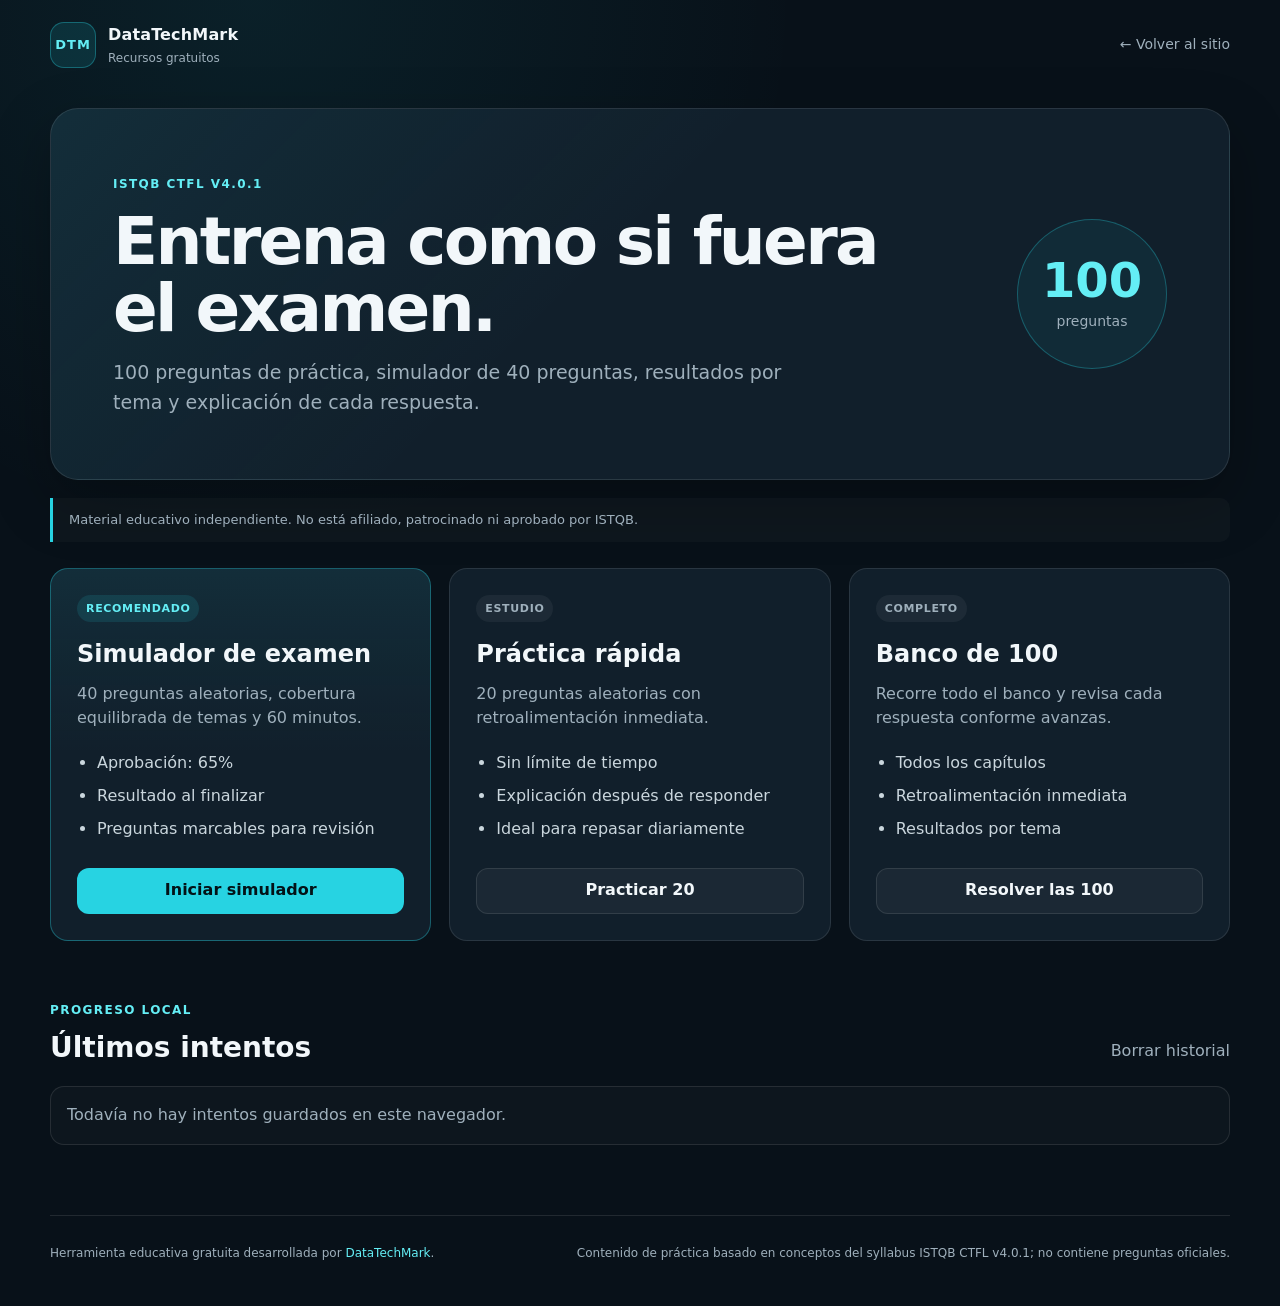
==== index.html @ 45233c53 "Primera version del simulador ISTQB" ====
<!doctype html>
<html lang="es">
<head>
  <meta charset="utf-8">
  <meta name="viewport" content="width=device-width, initial-scale=1">
  <meta name="description" content="Simulador gratuito ISTQB CTFL v4.0.1 con 100 preguntas de práctica.">
  <title>ISTQB CTFL Trainer | DataTechMark</title>
  <link rel="stylesheet" href="styles.css">
</head>
<body>
  <header class="topbar">
    <a class="brand" href="https://datatechmark.com/" aria-label="Volver a DataTechMark">
      <span class="brand-mark">DTM</span>
      <span>
        <strong>DataTechMark</strong>
        <small>Recursos gratuitos</small>
      </span>
    </a>
    <a class="back-link" href="https://datatechmark.com/">← Volver al sitio</a>
  </header>

  <main class="app-shell">
    <section id="homeView" class="view">
      <div class="hero">
        <div>
          <span class="eyebrow">ISTQB CTFL v4.0.1</span>
          <h1>Entrena como si fuera el examen.</h1>
          <p>100 preguntas de práctica, simulador de 40 preguntas, resultados por tema y explicación de cada respuesta.</p>
        </div>
        <div class="hero-stat" aria-label="Banco de preguntas">
          <strong>100</strong>
          <span>preguntas</span>
        </div>
      </div>

      <div class="notice">
        Material educativo independiente. No está afiliado, patrocinado ni aprobado por ISTQB.
      </div>

      <section class="mode-grid" aria-label="Modos de estudio">
        <article class="mode-card featured">
          <span class="mode-tag">Recomendado</span>
          <h2>Simulador de examen</h2>
          <p>40 preguntas aleatorias, cobertura equilibrada de temas y 60 minutos.</p>
          <ul>
            <li>Aprobación: 65%</li>
            <li>Resultado al finalizar</li>
            <li>Preguntas marcables para revisión</li>
          </ul>
          <button class="primary-btn" data-start="exam">Iniciar simulador</button>
        </article>

        <article class="mode-card">
          <span class="mode-tag muted">Estudio</span>
          <h2>Práctica rápida</h2>
          <p>20 preguntas aleatorias con retroalimentación inmediata.</p>
          <ul>
            <li>Sin límite de tiempo</li>
            <li>Explicación después de responder</li>
            <li>Ideal para repasar diariamente</li>
          </ul>
          <button class="secondary-btn" data-start="practice">Practicar 20</button>
        </article>

        <article class="mode-card">
          <span class="mode-tag muted">Completo</span>
          <h2>Banco de 100</h2>
          <p>Recorre todo el banco y revisa cada respuesta conforme avanzas.</p>
          <ul>
            <li>Todos los capítulos</li>
            <li>Retroalimentación inmediata</li>
            <li>Resultados por tema</li>
          </ul>
          <button class="secondary-btn" data-start="bank">Resolver las 100</button>
        </article>
      </section>

      <section class="history-panel">
        <div class="section-heading">
          <div>
            <span class="eyebrow">Progreso local</span>
            <h2>Últimos intentos</h2>
          </div>
          <button id="clearHistoryBtn" class="text-btn" type="button">Borrar historial</button>
        </div>
        <div id="historyList" class="history-list" aria-live="polite"></div>
      </section>
    </section>

    <section id="quizView" class="view hidden" aria-live="polite">
      <div class="quiz-toolbar">
        <div>
          <span id="modeLabel" class="eyebrow"></span>
          <strong id="questionCounter">Pregunta 1 de 40</strong>
        </div>
        <div class="toolbar-actions">
          <div id="timerBox" class="timer hidden">
            <span>Tiempo</span>
            <strong id="timer">60:00</strong>
          </div>
          <button id="exitBtn" class="ghost-btn" type="button">Salir</button>
        </div>
      </div>

      <div class="progress-track" aria-hidden="true">
        <div id="progressBar" class="progress-bar"></div>
      </div>

      <div class="quiz-layout">
        <aside class="question-nav" aria-label="Navegación de preguntas">
          <div class="nav-header">
            <strong>Preguntas</strong>
            <span><i class="legend answered"></i> Respondida</span>
            <span><i class="legend flagged"></i> Revisar</span>
          </div>
          <div id="questionGrid" class="question-grid"></div>
        </aside>

        <article class="question-card">
          <div class="question-meta">
            <span id="categoryBadge" class="category-badge"></span>
            <button id="flagBtn" class="flag-btn" type="button" aria-pressed="false">☆ Marcar para revisar</button>
          </div>
          <h2 id="questionText"></h2>
          <form id="answerForm" class="answers" aria-label="Opciones de respuesta"></form>

          <div id="feedbackBox" class="feedback hidden" aria-live="polite"></div>

          <div class="question-actions">
            <button id="prevBtn" class="secondary-btn" type="button">← Anterior</button>
            <div class="right-actions">
              <button id="checkBtn" class="primary-btn hidden" type="button">Comprobar</button>
              <button id="nextBtn" class="primary-btn" type="button">Siguiente →</button>
              <button id="finishBtn" class="danger-btn hidden" type="button">Finalizar</button>
            </div>
          </div>
        </article>
      </div>
    </section>

    <section id="resultsView" class="view hidden">
      <div class="results-hero">
        <span class="eyebrow">Resultado</span>
        <h1 id="resultTitle">Simulador finalizado</h1>
        <div class="score-ring" id="scoreRing">
          <strong id="scorePercent">0%</strong>
          <span id="scoreFraction">0 / 40</span>
        </div>
        <p id="resultMessage"></p>
        <div class="result-actions">
          <button id="retryBtn" class="primary-btn" type="button">Nuevo intento</button>
          <button id="homeBtn" class="secondary-btn" type="button">Volver al inicio</button>
        </div>
      </div>

      <section class="results-grid">
        <article class="result-panel">
          <div class="section-heading compact">
            <div>
              <span class="eyebrow">Desempeño</span>
              <h2>Resultados por tema</h2>
            </div>
          </div>
          <div id="categoryResults" class="category-results"></div>
        </article>

        <article class="result-panel">
          <div class="section-heading compact">
            <div>
              <span class="eyebrow">Repaso</span>
              <h2>Preguntas a revisar</h2>
            </div>
            <select id="reviewFilter" aria-label="Filtrar revisión">
              <option value="wrong">Solo incorrectas</option>
              <option value="flagged">Marcadas</option>
              <option value="all">Todas</option>
            </select>
          </div>
          <div id="reviewList" class="review-list"></div>
        </article>
      </section>
    </section>
  </main>

  <footer class="footer">
    <p>Herramienta educativa gratuita desarrollada por <a href="https://datatechmark.com/">DataTechMark</a>.</p>
    <p>Contenido de práctica basado en conceptos del syllabus ISTQB CTFL v4.0.1; no contiene preguntas oficiales.</p>
  </footer>

  <script src="questions.js"></script>
  <script src="app.js"></script>
</body>
</html>
---- styles.css ----
:root {
  --bg: #081119;
  --bg-soft: #0d1822;
  --panel: #111f2b;
  --panel-2: #162735;
  --line: rgba(255,255,255,.10);
  --text: #f2f7fa;
  --muted: #9fb0bc;
  --accent: #27d3e2;
  --accent-2: #64eef5;
  --accent-soft: rgba(39,211,226,.12);
  --ok: #3ddc97;
  --bad: #ff6b78;
  --warn: #ffc857;
  --radius: 18px;
  --shadow: 0 22px 60px rgba(0,0,0,.28);
}

* { box-sizing: border-box; }

html { scroll-behavior: smooth; }

body {
  margin: 0;
  min-width: 320px;
  font-family: Inter, ui-sans-serif, system-ui, -apple-system, BlinkMacSystemFont, "Segoe UI", sans-serif;
  background:
    radial-gradient(circle at 20% 0%, rgba(39,211,226,.08), transparent 34rem),
    var(--bg);
  color: var(--text);
  line-height: 1.55;
}

button, input, select { font: inherit; }
button, a, input, select { -webkit-tap-highlight-color: transparent; }

button:focus-visible, a:focus-visible, input:focus-visible, select:focus-visible {
  outline: 3px solid rgba(39,211,226,.45);
  outline-offset: 3px;
}

a { color: inherit; }

.topbar {
  width: min(1180px, calc(100% - 32px));
  margin: 0 auto;
  padding: 22px 0;
  display: flex;
  align-items: center;
  justify-content: space-between;
  gap: 18px;
}

.brand {
  display: inline-flex;
  align-items: center;
  gap: 12px;
  color: var(--text);
  text-decoration: none;
}

.brand-mark {
  width: 46px;
  height: 46px;
  display: grid;
  place-items: center;
  border: 1px solid rgba(39,211,226,.34);
  border-radius: 14px;
  background: var(--accent-soft);
  color: var(--accent-2);
  font-size: 13px;
  font-weight: 900;
  letter-spacing: .08em;
}

.brand strong, .brand small { display: block; }
.brand strong { letter-spacing: .01em; }
.brand small { color: var(--muted); font-size: 12px; margin-top: 1px; }

.back-link {
  color: var(--muted);
  text-decoration: none;
  font-size: 14px;
}
.back-link:hover { color: var(--accent-2); }

.app-shell {
  width: min(1180px, calc(100% - 32px));
  margin: 18px auto 70px;
}

.hidden { display: none !important; }

.hero {
  min-height: 280px;
  display: grid;
  grid-template-columns: 1fr auto;
  align-items: center;
  gap: 36px;
  padding: clamp(28px, 5vw, 62px);
  border: 1px solid var(--line);
  border-radius: 28px;
  background:
    linear-gradient(135deg, rgba(39,211,226,.08), transparent 46%),
    var(--panel);
  box-shadow: var(--shadow);
}

.eyebrow {
  display: inline-block;
  color: var(--accent-2);
  font-size: 12px;
  font-weight: 800;
  letter-spacing: .12em;
  text-transform: uppercase;
}

.hero h1, .results-hero h1 {
  margin: 12px 0 16px;
  font-size: clamp(36px, 6vw, 66px);
  line-height: 1.02;
  letter-spacing: -.04em;
  max-width: 780px;
}

.hero p {
  margin: 0;
  max-width: 700px;
  color: var(--muted);
  font-size: clamp(16px, 2vw, 19px);
}

.hero-stat {
  width: 150px;
  height: 150px;
  border-radius: 50%;
  display: grid;
  place-content: center;
  text-align: center;
  border: 1px solid rgba(39,211,226,.3);
  background: rgba(39,211,226,.07);
}
.hero-stat strong { font-size: 48px; line-height: 1; color: var(--accent-2); }
.hero-stat span { color: var(--muted); font-size: 14px; margin-top: 7px; }

.notice {
  margin: 18px 0 0;
  padding: 12px 16px;
  border-left: 3px solid var(--accent);
  color: var(--muted);
  background: rgba(255,255,255,.025);
  border-radius: 0 10px 10px 0;
  font-size: 13px;
}

.mode-grid {
  display: grid;
  grid-template-columns: repeat(3, 1fr);
  gap: 18px;
  margin-top: 26px;
}

.mode-card {
  position: relative;
  display: flex;
  flex-direction: column;
  min-height: 360px;
  padding: 26px;
  border: 1px solid var(--line);
  border-radius: var(--radius);
  background: var(--panel);
}
.mode-card.featured {
  border-color: rgba(39,211,226,.35);
  background:
    linear-gradient(180deg, rgba(39,211,226,.08), transparent 50%),
    var(--panel);
}
.mode-card h2 { margin: 14px 0 8px; font-size: 24px; }
.mode-card p { color: var(--muted); margin: 0; }
.mode-card ul {
  margin: 20px 0 26px;
  padding-left: 20px;
  color: #cad6dd;
}
.mode-card li + li { margin-top: 8px; }
.mode-card button { margin-top: auto; width: 100%; }

.mode-tag {
  align-self: flex-start;
  padding: 5px 9px;
  border-radius: 999px;
  background: var(--accent-soft);
  color: var(--accent-2);
  font-size: 11px;
  font-weight: 800;
  letter-spacing: .06em;
  text-transform: uppercase;
}
.mode-tag.muted { background: rgba(255,255,255,.05); color: var(--muted); }

.primary-btn, .secondary-btn, .ghost-btn, .danger-btn, .text-btn, .flag-btn {
  border: 0;
  border-radius: 12px;
  min-height: 46px;
  padding: 0 18px;
  cursor: pointer;
  transition: transform .15s ease, background .15s ease, border-color .15s ease, opacity .15s ease;
}

.primary-btn {
  background: var(--accent);
  color: #031217;
  font-weight: 850;
}
.secondary-btn {
  border: 1px solid var(--line);
  background: rgba(255,255,255,.045);
  color: var(--text);
  font-weight: 750;
}
.ghost-btn {
  border: 1px solid var(--line);
  background: transparent;
  color: var(--muted);
}
.danger-btn {
  background: var(--bad);
  color: #220409;
  font-weight: 850;
}
.text-btn {
  min-height: auto;
  padding: 6px 0;
  background: transparent;
  color: var(--muted);
}
.flag-btn {
  min-height: 38px;
  padding: 0 12px;
  border: 1px solid var(--line);
  background: transparent;
  color: var(--muted);
  font-size: 13px;
}
.flag-btn.active {
  color: var(--warn);
  border-color: rgba(255,200,87,.45);
  background: rgba(255,200,87,.08);
}

.primary-btn:hover, .secondary-btn:hover, .ghost-btn:hover, .danger-btn:hover, .flag-btn:hover {
  transform: translateY(-1px);
}
button:disabled { opacity: .4; cursor: not-allowed; transform: none !important; }

.history-panel { margin-top: 56px; }
.section-heading {
  display: flex;
  align-items: end;
  justify-content: space-between;
  gap: 20px;
  margin-bottom: 16px;
}
.section-heading h2 { margin: 5px 0 0; font-size: 28px; }
.section-heading.compact h2 { font-size: 22px; }

.history-list {
  display: grid;
  grid-template-columns: repeat(4, 1fr);
  gap: 12px;
}
.history-item, .history-empty {
  padding: 16px;
  border: 1px solid var(--line);
  border-radius: 14px;
  background: rgba(255,255,255,.025);
}
.history-item strong { display: block; font-size: 22px; }
.history-item span { display: block; color: var(--muted); font-size: 12px; margin-top: 4px; }
.history-empty { grid-column: 1 / -1; color: var(--muted); }

.quiz-toolbar {
  display: flex;
  align-items: center;
  justify-content: space-between;
  gap: 18px;
  margin-bottom: 12px;
}
.quiz-toolbar strong { display: block; margin-top: 5px; font-size: 20px; }
.toolbar-actions { display: flex; align-items: center; gap: 10px; }

.timer {
  min-width: 92px;
  padding: 8px 12px;
  border: 1px solid var(--line);
  border-radius: 12px;
  text-align: center;
  background: var(--panel);
}
.timer span { display: block; color: var(--muted); font-size: 11px; }
.timer strong { margin: 0; font-variant-numeric: tabular-nums; }
.timer.urgent { border-color: rgba(255,107,120,.55); color: var(--bad); }

.progress-track {
  height: 5px;
  overflow: hidden;
  border-radius: 99px;
  background: rgba(255,255,255,.08);
  margin-bottom: 20px;
}
.progress-bar {
  height: 100%;
  width: 0;
  background: var(--accent);
  transition: width .25s ease;
}

.quiz-layout {
  display: grid;
  grid-template-columns: 230px minmax(0, 1fr);
  gap: 20px;
  align-items: start;
}

.question-nav, .question-card, .result-panel {
  border: 1px solid var(--line);
  border-radius: var(--radius);
  background: var(--panel);
}
.question-nav {
  position: sticky;
  top: 16px;
  padding: 17px;
}
.nav-header strong { display: block; margin-bottom: 12px; }
.nav-header span {
  display: inline-flex;
  align-items: center;
  gap: 5px;
  margin-right: 8px;
  color: var(--muted);
  font-size: 10px;
}
.legend {
  width: 8px; height: 8px; border-radius: 50%; display: inline-block;
  border: 1px solid var(--line);
}
.legend.answered { background: var(--accent); }
.legend.flagged { background: var(--warn); }

.question-grid {
  margin-top: 16px;
  display: grid;
  grid-template-columns: repeat(5, 1fr);
  gap: 7px;
}
.qnav-btn {
  position: relative;
  aspect-ratio: 1;
  border: 1px solid var(--line);
  border-radius: 9px;
  background: rgba(255,255,255,.025);
  color: var(--muted);
  cursor: pointer;
  font-size: 12px;
}
.qnav-btn.current {
  color: #031217;
  background: var(--accent);
  border-color: var(--accent);
  font-weight: 850;
}
.qnav-btn.answered:not(.current) { color: var(--text); border-color: rgba(39,211,226,.42); }
.qnav-btn.flagged::after {
  content: "";
  position: absolute;
  right: 3px; top: 3px;
  width: 6px; height: 6px;
  border-radius: 50%;
  background: var(--warn);
}

.question-card { padding: clamp(22px, 4vw, 38px); }
.question-meta {
  display: flex;
  align-items: center;
  justify-content: space-between;
  gap: 14px;
}
.category-badge {
  color: var(--accent-2);
  font-size: 12px;
  font-weight: 800;
}
.question-card h2 {
  margin: 18px 0 26px;
  font-size: clamp(22px, 3vw, 30px);
  line-height: 1.25;
  letter-spacing: -.02em;
}

.answers { display: grid; gap: 12px; }
.answer-option {
  position: relative;
  display: grid;
  grid-template-columns: 30px 1fr;
  gap: 12px;
  align-items: start;
  padding: 16px;
  border: 1px solid var(--line);
  border-radius: 14px;
  cursor: pointer;
  background: rgba(255,255,255,.022);
}
.answer-option:hover { border-color: rgba(39,211,226,.32); }
.answer-option.selected {
  border-color: rgba(39,211,226,.55);
  background: var(--accent-soft);
}
.answer-option.correct {
  border-color: rgba(61,220,151,.55);
  background: rgba(61,220,151,.08);
}
.answer-option.wrong {
  border-color: rgba(255,107,120,.55);
  background: rgba(255,107,120,.08);
}
.answer-option input {
  margin-top: 3px;
  width: 18px;
  height: 18px;
  accent-color: var(--accent);
}
.answer-letter {
  color: var(--accent-2);
  font-weight: 850;
  margin-right: 7px;
}
.answer-text { color: #dbe6eb; }

.feedback {
  margin-top: 18px;
  padding: 16px;
  border-radius: 14px;
  border: 1px solid var(--line);
  background: rgba(255,255,255,.025);
}
.feedback.good { border-color: rgba(61,220,151,.4); }
.feedback.bad { border-color: rgba(255,107,120,.4); }
.feedback strong { display: block; margin-bottom: 5px; }
.feedback p { margin: 0; color: var(--muted); }

.question-actions {
  display: flex;
  align-items: center;
  justify-content: space-between;
  gap: 12px;
  margin-top: 28px;
  padding-top: 20px;
  border-top: 1px solid var(--line);
}
.right-actions { display: flex; gap: 10px; }

.results-hero {
  text-align: center;
  padding: 40px 20px 20px;
}
.results-hero h1 {
  margin-left: auto; margin-right: auto;
  font-size: clamp(32px, 5vw, 50px);
}
.score-ring {
  --score: 0;
  width: 180px;
  height: 180px;
  margin: 22px auto;
  display: grid;
  place-content: center;
  border-radius: 50%;
  background:
    radial-gradient(circle closest-side, var(--bg) 78%, transparent 80% 99%, transparent),
    conic-gradient(var(--accent) calc(var(--score) * 1%), rgba(255,255,255,.08) 0);
}
.score-ring strong { font-size: 40px; line-height: 1; }
.score-ring span { margin-top: 7px; color: var(--muted); }
#resultMessage { color: var(--muted); margin: 0 auto; max-width: 700px; }
.result-actions { display: flex; justify-content: center; gap: 10px; margin-top: 24px; }

.results-grid {
  display: grid;
  grid-template-columns: .8fr 1.2fr;
  gap: 20px;
  margin-top: 34px;
}
.result-panel { padding: 22px; }

.category-results { display: grid; gap: 14px; }
.category-row {
  display: grid;
  grid-template-columns: 1fr auto;
  gap: 8px 16px;
  align-items: center;
}
.category-row strong { font-size: 14px; }
.category-row span { color: var(--muted); font-size: 13px; }
.category-track {
  grid-column: 1 / -1;
  height: 7px;
  border-radius: 99px;
  background: rgba(255,255,255,.07);
  overflow: hidden;
}
.category-fill { height: 100%; background: var(--accent); }

#reviewFilter {
  min-height: 40px;
  border: 1px solid var(--line);
  border-radius: 10px;
  background: var(--panel-2);
  color: var(--text);
  padding: 0 10px;
}
.review-list { display: grid; gap: 12px; }
.review-item {
  padding: 16px;
  border: 1px solid var(--line);
  border-radius: 14px;
  background: rgba(255,255,255,.02);
}
.review-item h3 { margin: 5px 0 12px; font-size: 16px; }
.review-item p { margin: 6px 0 0; color: var(--muted); font-size: 13px; }
.review-item .ok { color: var(--ok); }
.review-item .bad { color: var(--bad); }
.review-item .flag { color: var(--warn); }
.review-empty { color: var(--muted); padding: 18px 0; }

.footer {
  width: min(1180px, calc(100% - 32px));
  margin: 0 auto;
  padding: 28px 0 44px;
  border-top: 1px solid var(--line);
  color: var(--muted);
  font-size: 12px;
  display: flex;
  justify-content: space-between;
  gap: 24px;
}
.footer p { margin: 0; }
.footer a { color: var(--accent-2); text-decoration: none; }

@media (max-width: 900px) {
  .mode-grid { grid-template-columns: 1fr; }
  .mode-card { min-height: auto; }
  .history-list { grid-template-columns: repeat(2, 1fr); }
  .quiz-layout { grid-template-columns: 1fr; }
  .question-nav { position: static; }
  .question-grid { grid-template-columns: repeat(10, 1fr); }
  .results-grid { grid-template-columns: 1fr; }
}

@media (max-width: 640px) {
  .topbar { padding-top: 14px; }
  .back-link { display: none; }
  .app-shell { width: min(100% - 20px, 1180px); margin-top: 8px; }
  .hero { grid-template-columns: 1fr; padding: 25px 20px; border-radius: 20px; min-height: auto; }
  .hero-stat { width: 110px; height: 110px; }
  .hero-stat strong { font-size: 36px; }
  .history-list { grid-template-columns: 1fr; }
  .quiz-toolbar { align-items: flex-start; }
  .toolbar-actions { align-items: stretch; }
  .question-grid { grid-template-columns: repeat(8, 1fr); }
  .question-card { padding: 20px 16px; }
  .question-meta { align-items: flex-start; flex-direction: column; }
  .question-actions { align-items: stretch; flex-direction: column-reverse; }
  .question-actions > button, .right-actions, .right-actions button { width: 100%; }
  .right-actions { flex-direction: column; }
  .result-actions { flex-direction: column; }
  .result-actions button { width: 100%; }
  .section-heading { align-items: flex-start; }
  .section-heading.compact { flex-direction: column; }
  .footer { flex-direction: column; }
}

@media (prefers-reduced-motion: reduce) {
  * { scroll-behavior: auto !important; transition: none !important; }
}
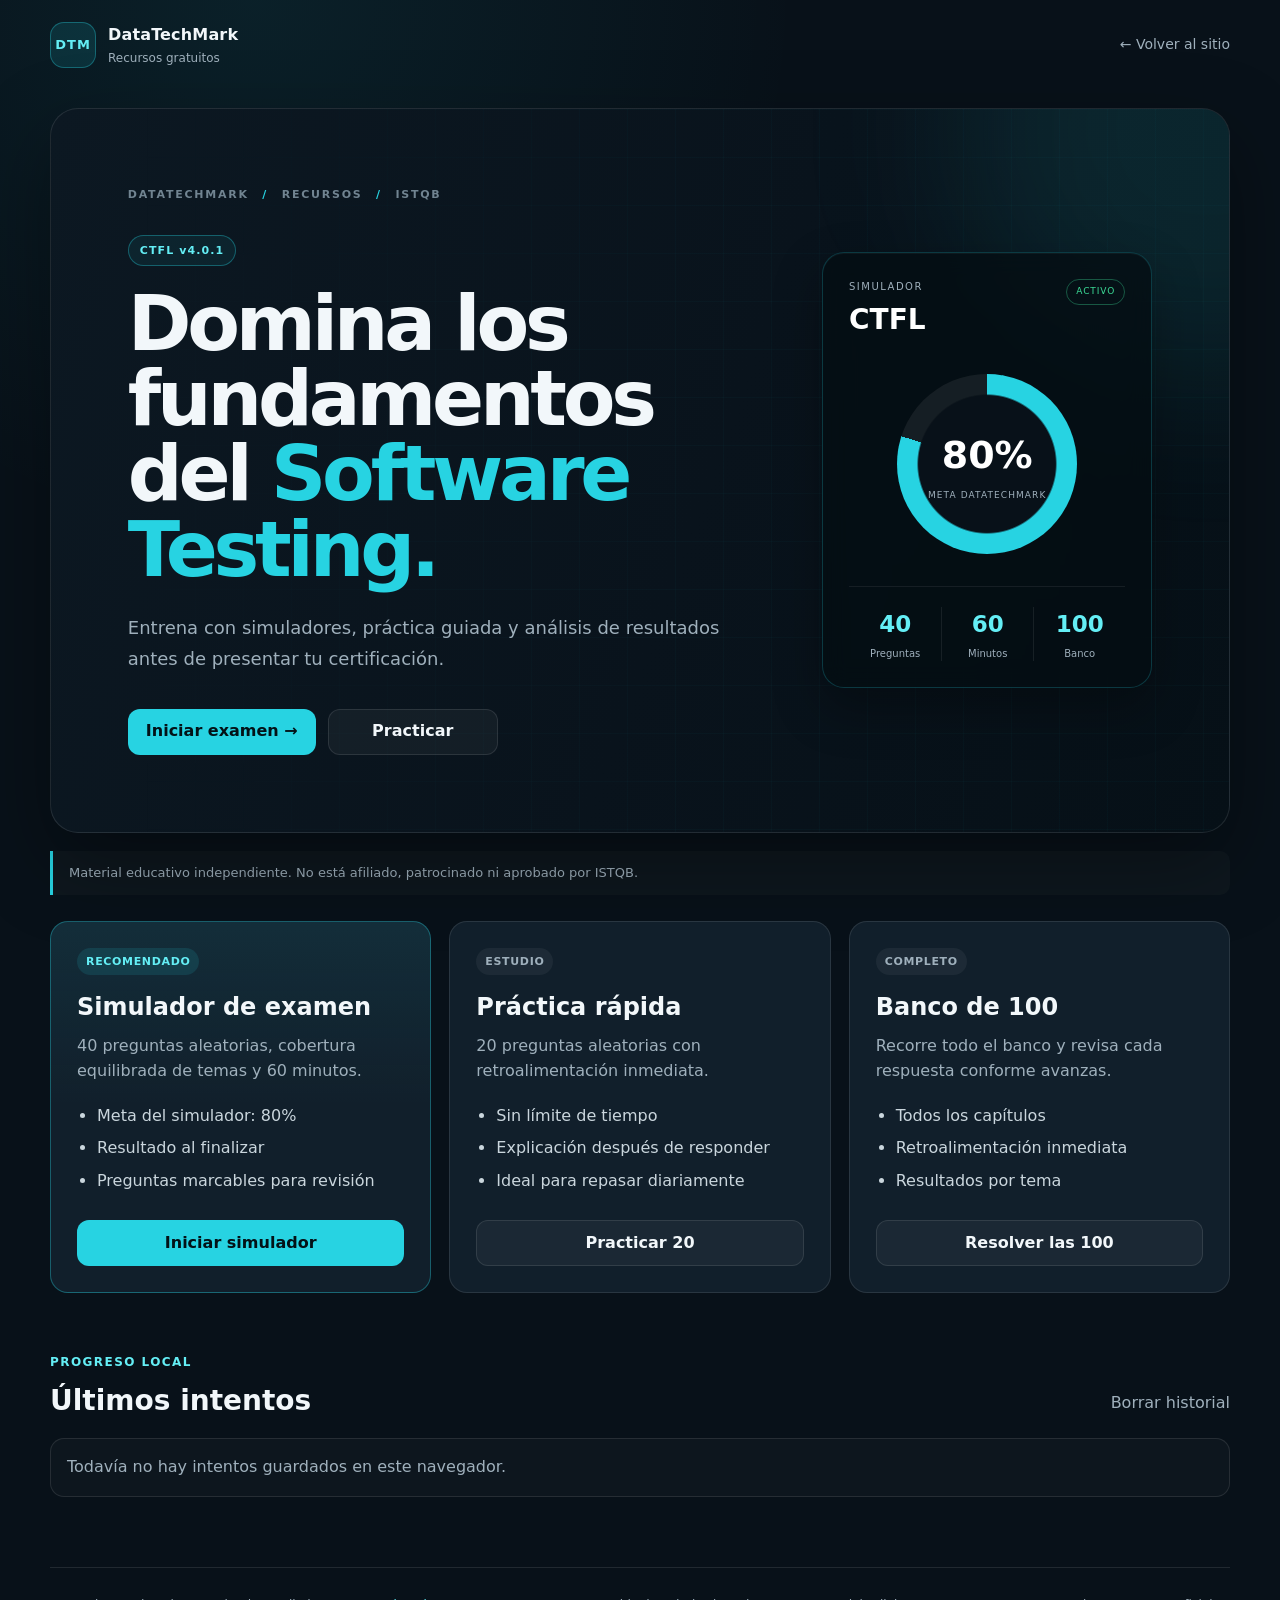
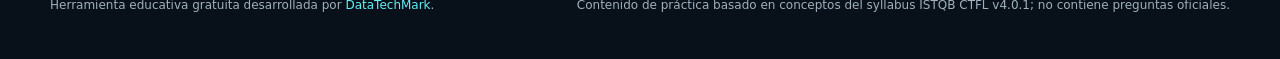
==== commit 5a2264d7: "Actualiza diseño y meta del simulador ISTQB al 80%" ====
--- a/index.html
+++ b/index.html
@@ -5,7 +5,7 @@
   <meta name="viewport" content="width=device-width, initial-scale=1">
   <meta name="description" content="Simulador gratuito ISTQB CTFL v4.0.1 con 100 preguntas de práctica.">
   <title>ISTQB CTFL Trainer | DataTechMark</title>
-  <link rel="stylesheet" href="styles.css">
+  <link rel="stylesheet" href="styles.css?v=5">
 </head>
 <body>
   <header class="topbar">
@@ -21,16 +21,90 @@
 
   <main class="app-shell">
     <section id="homeView" class="view">
-      <div class="hero">
-        <div>
-          <span class="eyebrow">ISTQB CTFL v4.0.1</span>
-          <h1>Entrena como si fuera el examen.</h1>
-          <p>100 preguntas de práctica, simulador de 40 preguntas, resultados por tema y explicación de cada respuesta.</p>
-        </div>
-        <div class="hero-stat" aria-label="Banco de preguntas">
-          <strong>100</strong>
-          <span>preguntas</span>
-        </div>
+      <div class="hero hero-v2">
+
+          <div class="hero-main">
+
+              <div class="hero-path">
+                  DATATECHMARK <span>/</span> RECURSOS <span>/</span> ISTQB
+              </div>
+
+              <span class="hero-version">
+                  CTFL v4.0.1
+              </span>
+
+              <h1>
+                  Domina los fundamentos<br>
+                  del <span>Software Testing.</span>
+              </h1>
+
+              <p>
+                  Entrena con simuladores, práctica guiada y análisis
+                  de resultados antes de presentar tu certificación.
+              </p>
+
+              <div class="hero-actions">
+
+                  <button class="primary-btn hero-cta" data-start="exam">
+                      Iniciar examen →
+                  </button>
+
+                  <button class="secondary-btn hero-practice" data-start="practice">
+                      Practicar
+                  </button>
+
+              </div>
+
+          </div>
+
+
+          <div class="exam-panel">
+
+              <div class="exam-panel-top">
+
+                  <div>
+                      <span>SIMULADOR</span>
+                      <strong>CTFL</strong>
+                  </div>
+
+                  <div class="exam-live">
+                      ACTIVO
+                  </div>
+
+              </div>
+
+
+              <div class="exam-score">
+
+                  <div class="exam-circle">
+                      <span>80%</span>
+                      <small>META DATATECHMARK</small>
+                  </div>
+
+              </div>
+
+
+              <div class="exam-stats">
+
+                  <div>
+                      <strong>40</strong>
+                      <span>Preguntas</span>
+                  </div>
+
+                  <div>
+                      <strong>60</strong>
+                      <span>Minutos</span>
+                  </div>
+
+                  <div>
+                      <strong>100</strong>
+                      <span>Banco</span>
+                  </div>
+
+              </div>
+
+          </div>
+
       </div>
 
       <div class="notice">
@@ -43,7 +117,7 @@
           <h2>Simulador de examen</h2>
           <p>40 preguntas aleatorias, cobertura equilibrada de temas y 60 minutos.</p>
           <ul>
-            <li>Aprobación: 65%</li>
+            <li>Meta del simulador: 80%</li>
             <li>Resultado al finalizar</li>
             <li>Preguntas marcables para revisión</li>
           </ul>
--- a/styles.css
+++ b/styles.css
@@ -91,21 +91,245 @@
 
 .hidden { display: none !important; }
 
-.hero {
-  min-height: 280px;
-  display: grid;
-  grid-template-columns: 1fr auto;
+.hero-v2 {
+  position: relative;
+  overflow: hidden;
+  min-height: 520px;
+  display: grid;
+  grid-template-columns:
+    minmax(0, 1.35fr)
+    minmax(330px, .65fr);
   align-items: center;
-  gap: 36px;
-  padding: clamp(28px, 5vw, 62px);
-  border: 1px solid var(--line);
+  gap: 70px;
+  padding: clamp(40px, 6vw, 80px);
+  border: 1px solid rgba(255,255,255,.10);
   border-radius: 28px;
   background:
-    linear-gradient(135deg, rgba(39,211,226,.08), transparent 46%),
-    var(--panel);
-  box-shadow: var(--shadow);
-}
-
+    linear-gradient(
+      110deg,
+      #0c1822 0%,
+      #09131c 55%,
+      #061017 100%
+    );
+  box-shadow:
+    0 30px 80px rgba(0,0,0,.35);
+}
+
+/* GRID TECNOLÓGICO */
+.hero-v2::before {
+  content: "";
+  position: absolute;
+  inset: 0;
+  opacity: .23;
+  background-image:
+    linear-gradient(
+      rgba(39,211,226,.12) 1px,
+      transparent 1px
+    ),
+    linear-gradient(
+      90deg,
+      rgba(39,211,226,.12) 1px,
+      transparent 1px
+    );
+  background-size: 48px 48px;
+  mask-image:
+    linear-gradient(
+      90deg,
+      transparent,
+      black 55%,
+      black
+    );
+}
+
+.hero-v2::after {
+  content: "";
+  position: absolute;
+  width: 500px;
+  height: 500px;
+  right: -230px;
+  top: -230px;
+  border-radius: 50%;
+  background: rgba(39,211,226,.10);
+  filter: blur(80px);
+}
+
+/* IZQUIERDA */
+.hero-main {
+  position: relative;
+  z-index: 2;
+}
+
+.hero-path {
+  margin-bottom: 32px;
+  color: #718491;
+  font-size: 11px;
+  font-weight: 700;
+  letter-spacing: .16em;
+}
+
+.hero-path span {
+  margin: 0 8px;
+  color: var(--accent);
+}
+
+.hero-version {
+  display: inline-block;
+  padding: 6px 11px;
+  margin-bottom: 20px;
+  border: 1px solid rgba(39,211,226,.35);
+  border-radius: 999px;
+  color: var(--accent-2);
+  background: rgba(39,211,226,.07);
+  font-size: 11px;
+  font-weight: 800;
+  letter-spacing: .1em;
+}
+
+.hero-v2 h1 {
+  margin: 0 0 25px;
+  max-width: 750px;
+  font-size: clamp(44px, 6vw, 78px);
+  line-height: .98;
+  letter-spacing: -.055em;
+}
+
+.hero-v2 h1 span {
+  color: var(--accent);
+}
+
+.hero-v2 p {
+  max-width: 630px;
+  margin: 0;
+  color: var(--muted);
+  font-size: 18px;
+  line-height: 1.75;
+}
+
+.hero-actions {
+  display: flex;
+  flex-wrap: wrap;
+  gap: 12px;
+  margin-top: 34px;
+}
+
+.hero-cta,
+.hero-practice {
+  min-width: 170px;
+}
+
+/* PANEL DERECHO */
+.exam-panel {
+  position: relative;
+  z-index: 2;
+  padding: 26px;
+  border: 1px solid rgba(39,211,226,.22);
+  border-radius: 22px;
+  background: rgba(5,13,19,.78);
+  backdrop-filter: blur(12px);
+  box-shadow:
+    inset 0 1px rgba(255,255,255,.04),
+    0 20px 50px rgba(0,0,0,.30);
+}
+
+.exam-panel-top {
+  display: flex;
+  justify-content: space-between;
+  align-items: flex-start;
+}
+
+.exam-panel-top span {
+  display: block;
+  color: var(--muted);
+  font-size: 10px;
+  letter-spacing: .15em;
+}
+
+.exam-panel-top strong {
+  display: block;
+  margin-top: 4px;
+  color: white;
+  font-size: 28px;
+}
+
+.exam-live {
+  padding: 5px 9px;
+  border: 1px solid rgba(61,220,151,.35);
+  border-radius: 999px;
+  color: var(--ok);
+  font-size: 9px;
+  letter-spacing: .1em;
+}
+
+/* CÍRCULO */
+.exam-score {
+  display: flex;
+  justify-content: center;
+  padding: 32px 0;
+}
+
+.exam-circle {
+  width: 180px;
+  height: 180px;
+  display: flex;
+  flex-direction: column;
+  justify-content: center;
+  align-items: center;
+  border-radius: 50%;
+  background:
+    radial-gradient(
+      circle closest-side,
+      #081119 76%,
+      transparent 78%
+    ),
+    conic-gradient(
+      var(--accent) 80%,
+      rgba(255,255,255,.07) 0
+    );
+}
+
+.exam-circle span {
+  color: white;
+  font-size: 38px;
+  font-weight: 850;
+}
+
+.exam-circle small {
+  margin-top: 4px;
+  color: var(--muted);
+  font-size: 9px;
+  letter-spacing: .12em;
+}
+
+/* ESTADÍSTICAS */
+.exam-stats {
+  display: grid;
+  grid-template-columns: repeat(3, 1fr);
+  border-top: 1px solid rgba(255,255,255,.07);
+  padding-top: 20px;
+}
+
+.exam-stats div {
+  text-align: center;
+}
+
+.exam-stats div + div {
+  border-left: 1px solid rgba(255,255,255,.08);
+}
+
+.exam-stats strong {
+  display: block;
+  color: var(--accent-2);
+  font-size: 23px;
+}
+
+.exam-stats span {
+  display: block;
+  margin-top: 3px;
+  color: var(--muted);
+  font-size: 10px;
+}
+
+/* Mantener estilos del resto de la app */
 .eyebrow {
   display: inline-block;
   color: var(--accent-2);
@@ -115,33 +339,12 @@
   text-transform: uppercase;
 }
 
-.hero h1, .results-hero h1 {
-  margin: 12px 0 16px;
-  font-size: clamp(36px, 6vw, 66px);
+.results-hero h1 {
+  margin: 12px auto 16px;
   line-height: 1.02;
   letter-spacing: -.04em;
   max-width: 780px;
 }
-
-.hero p {
-  margin: 0;
-  max-width: 700px;
-  color: var(--muted);
-  font-size: clamp(16px, 2vw, 19px);
-}
-
-.hero-stat {
-  width: 150px;
-  height: 150px;
-  border-radius: 50%;
-  display: grid;
-  place-content: center;
-  text-align: center;
-  border: 1px solid rgba(39,211,226,.3);
-  background: rgba(39,211,226,.07);
-}
-.hero-stat strong { font-size: 48px; line-height: 1; color: var(--accent-2); }
-.hero-stat span { color: var(--muted); font-size: 14px; margin-top: 7px; }
 
 .notice {
   margin: 18px 0 0;
@@ -563,10 +766,7 @@
   .topbar { padding-top: 14px; }
   .back-link { display: none; }
   .app-shell { width: min(100% - 20px, 1180px); margin-top: 8px; }
-  .hero { grid-template-columns: 1fr; padding: 25px 20px; border-radius: 20px; min-height: auto; }
-  .hero-stat { width: 110px; height: 110px; }
-  .hero-stat strong { font-size: 36px; }
-  .history-list { grid-template-columns: 1fr; }
+.history-list { grid-template-columns: 1fr; }
   .quiz-toolbar { align-items: flex-start; }
   .toolbar-actions { align-items: stretch; }
   .question-grid { grid-template-columns: repeat(8, 1fr); }
@@ -582,6 +782,47 @@
   .footer { flex-direction: column; }
 }
 
+
+@media (max-width: 850px) {
+  .hero-v2 {
+    grid-template-columns: 1fr;
+    gap: 45px;
+  }
+
+  .exam-panel {
+    max-width: 500px;
+    width: 100%;
+  }
+}
+
+@media (max-width: 520px) {
+  .hero-v2 {
+    padding: 30px 20px;
+    border-radius: 20px;
+  }
+
+  .hero-v2 h1 {
+    font-size: 43px;
+  }
+
+  .hero-v2 p {
+    font-size: 16px;
+  }
+
+  .hero-actions {
+    flex-direction: column;
+  }
+
+  .hero-actions button {
+    width: 100%;
+  }
+
+  .exam-circle {
+    width: 150px;
+    height: 150px;
+  }
+}
+
 @media (prefers-reduced-motion: reduce) {
   * { scroll-behavior: auto !important; transition: none !important; }
 }
